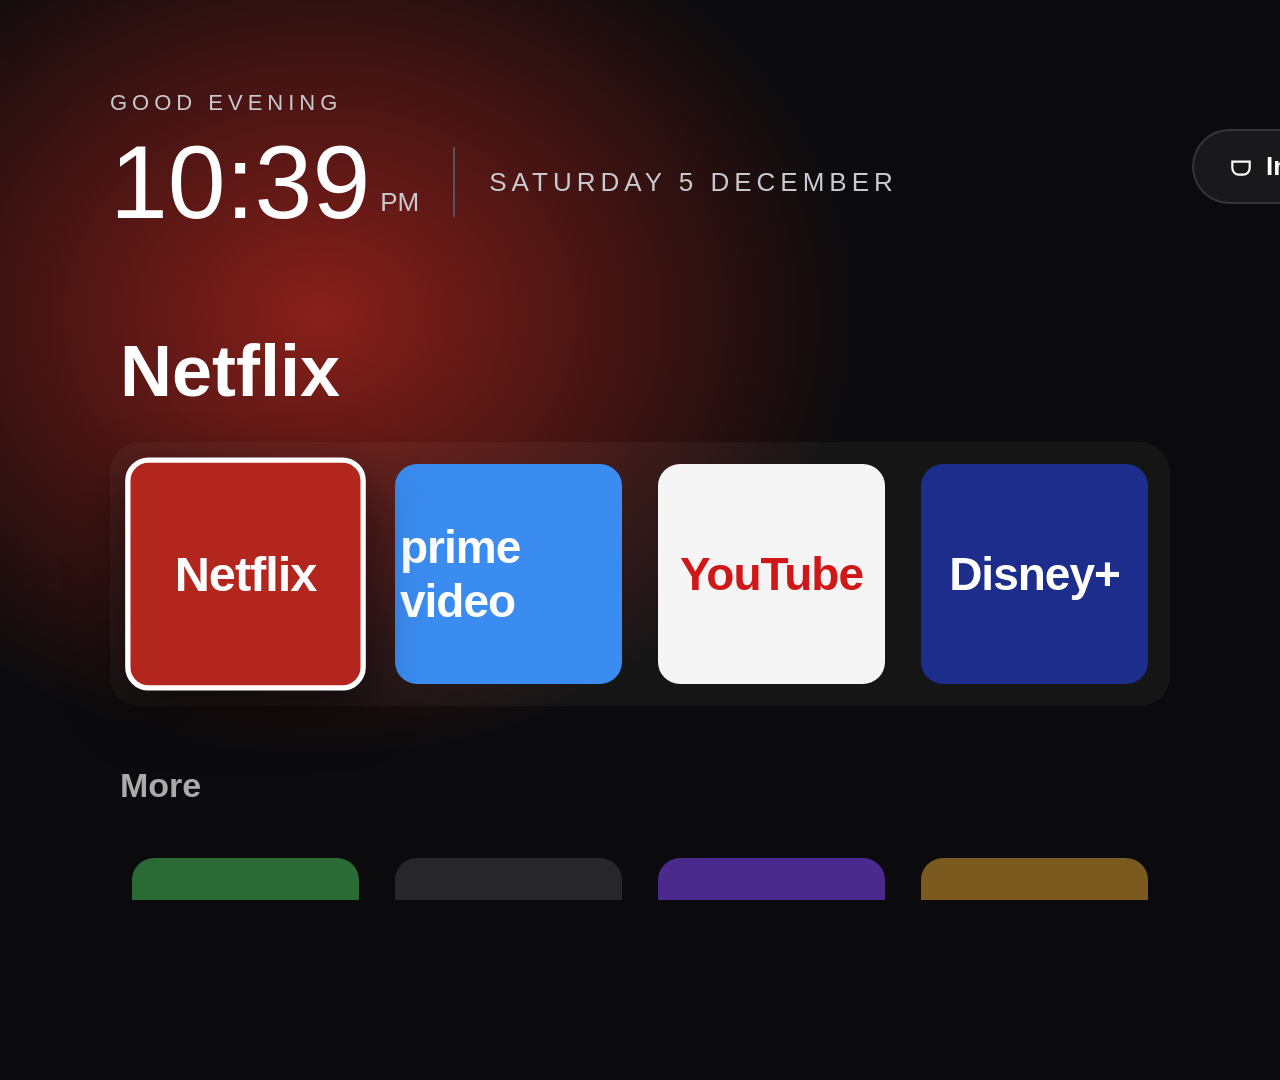
==== lg-tv-home/app/index.html @ 338b8b99 "Add custom ad-free home screen app for LG webOS 22 TV Includes a sideloadable webOS web app (package" ====
<!doctype html>
<html lang="en">
<head>
  <meta charset="utf-8">
  <title>My Home</title>
  <link rel="stylesheet" href="style.css">
</head>
<body>
  <div id="glow"></div>
  <header>
    <div class="clock-block">
      <div id="greeting">GOOD AFTERNOON</div>
      <div class="time-row">
        <span id="time">--:--</span><span id="ampm"></span>
        <span class="divider"></span>
        <span id="date"></span>
      </div>
    </div>
    <nav id="pills"></nav>
  </header>
  <main><div id="rows"></div></main>
  <div id="toast"></div>
  <script src="config.js"></script>
  <script src="main.js"></script>
</body>
</html>
---- lg-tv-home/app/style.css ----
* { box-sizing: border-box; margin: 0; padding: 0; }

html, body {
  width: 1920px;
  height: 1080px;
  overflow: hidden;
  background: #0b0b0d;
  color: #fff;
  font-family: "LG Smart UI", "Segoe UI", Roboto, Helvetica, Arial, sans-serif;
}

#glow {
  position: absolute;
  inset: 0;
  background: radial-gradient(ellipse 60% 70% at 25% 35%, var(--glow, #6b1414) 0%, transparent 70%);
  opacity: 0.75;
  transition: background 0.5s ease;
  pointer-events: none;
}

header {
  position: relative;
  display: flex;
  justify-content: space-between;
  align-items: flex-end;
  padding: 90px 110px 0;
}

#greeting {
  font-size: 22px;
  letter-spacing: 5px;
  color: #c9c9cf;
  margin-bottom: 14px;
}

.time-row { display: flex; align-items: center; }
#time { font-size: 104px; font-weight: 300; line-height: 1; }
#ampm { font-size: 26px; color: #c9c9cf; margin: 40px 0 0 10px; }
.divider { width: 2px; height: 70px; background: #555; margin: 0 34px; }
#date { font-size: 26px; letter-spacing: 5px; color: #c9c9cf; }

#pills { display: flex; gap: 22px; margin-bottom: 30px; }

.pill {
  display: flex;
  align-items: center;
  gap: 12px;
  padding: 20px 34px;
  border-radius: 40px;
  background: rgba(255, 255, 255, 0.06);
  border: 2px solid rgba(255, 255, 255, 0.12);
  font-size: 26px;
  font-weight: 600;
  transition: transform 0.15s ease, background 0.15s ease;
}
.pill svg { width: 26px; height: 26px; }
.pill.focused { background: #fff; color: #111; transform: scale(1.08); }

main { position: absolute; top: 300px; left: 0; right: 0; bottom: 0; overflow: hidden; padding: 30px 110px 0; }
#rows { position: relative; transition: transform 0.3s ease; }

.row { margin-bottom: 60px; }
.row-title { font-size: 72px; font-weight: 600; margin: 0 0 26px 10px; height: 86px; }
.row:not(.active) .row-title { font-size: 34px; color: #aaa; height: 44px; }

.tiles {
  display: grid;
  grid-template-columns: repeat(4, 1fr);
  gap: 36px;
  padding: 22px;
  border-radius: 30px;
}
.row.active .tiles { background: rgba(255, 255, 255, 0.04); }

.tile {
  height: 220px;
  border-radius: 22px;
  display: flex;
  align-items: center;
  justify-content: center;
  font-size: 46px;
  font-weight: 700;
  letter-spacing: -1px;
  border: 5px solid transparent;
  transition: transform 0.15s ease, border-color 0.15s ease, box-shadow 0.15s ease;
}
.tile.focused {
  transform: scale(1.06);
  border-color: #fff;
  box-shadow: 0 18px 50px rgba(0, 0, 0, 0.6);
}

#toast {
  position: absolute;
  bottom: 50px;
  left: 50%;
  transform: translateX(-50%);
  padding: 18px 36px;
  border-radius: 30px;
  background: rgba(0, 0, 0, 0.8);
  font-size: 26px;
  opacity: 0;
  transition: opacity 0.3s ease;
}
#toast.show { opacity: 1; }
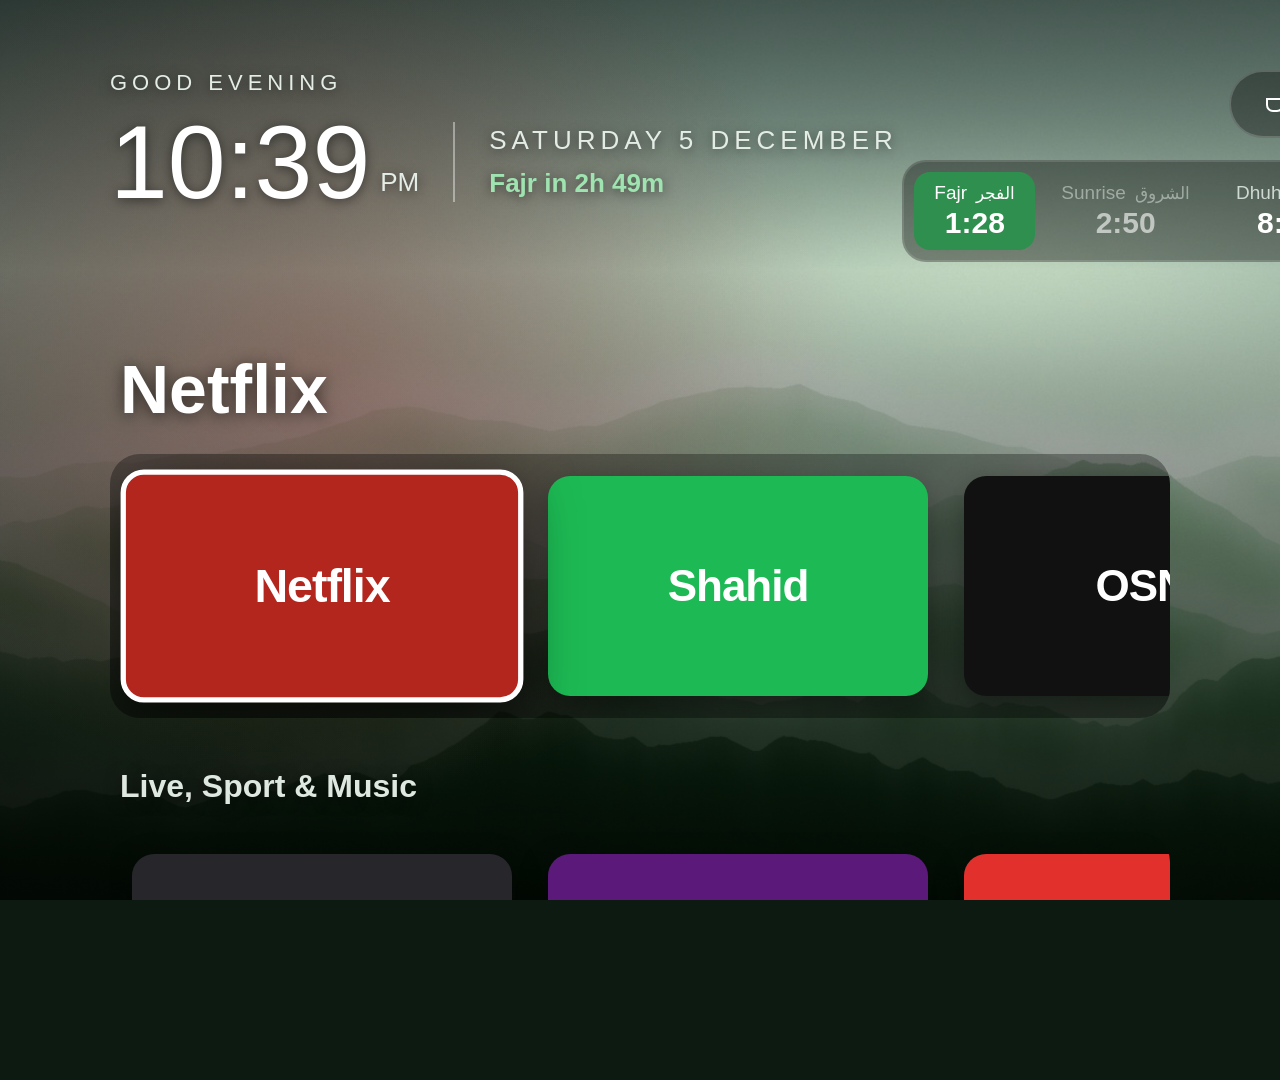
==== commit 623e7ff4: "TV home screen v1.1: Shahid, OSN+ and GCC apps, prayer times, nature backgrounds - Tiles match insta" ====
--- a/lg-tv-home/app/index.html
+++ b/lg-tv-home/app/index.html
@@ -6,6 +6,9 @@
   <link rel="stylesheet" href="style.css">
 </head>
 <body>
+  <div id="bgA" class="bg"></div>
+  <div id="bgB" class="bg"></div>
+  <div id="shade"></div>
   <div id="glow"></div>
   <header>
     <div class="clock-block">
@@ -13,14 +16,23 @@
       <div class="time-row">
         <span id="time">--:--</span><span id="ampm"></span>
         <span class="divider"></span>
-        <span id="date"></span>
+        <div>
+          <div id="date"></div>
+          <div id="next-prayer"></div>
+        </div>
       </div>
     </div>
-    <nav id="pills"></nav>
+    <div class="right-block">
+      <nav id="pills"></nav>
+      <div id="prayers"></div>
+    </div>
   </header>
   <main><div id="rows"></div></main>
+  <div id="credit"></div>
   <div id="toast"></div>
   <script src="config.js"></script>
+  <script src="prayer.js"></script>
+  <script src="background.js"></script>
   <script src="main.js"></script>
 </body>
 </html>
--- a/lg-tv-home/app/style.css
+++ b/lg-tv-home/app/style.css
@@ -4,101 +4,162 @@
   width: 1920px;
   height: 1080px;
   overflow: hidden;
-  background: #0b0b0d;
+  background: #0d1a12;
   color: #fff;
   font-family: "LG Smart UI", "Segoe UI", Roboto, Helvetica, Arial, sans-serif;
+}
+
+/* ---------- background ---------- */
+.bg {
+  position: absolute;
+  inset: 0;
+  background-size: cover;
+  background-position: center;
+  opacity: 0;
+  transform: scale(1.04);
+  transition: opacity 2s ease, transform 20s linear;
+}
+.bg.visible { opacity: 1; transform: scale(1); }
+
+/* darkens the photo so text stays readable */
+#shade {
+  position: absolute;
+  inset: 0;
+  background:
+    linear-gradient(180deg, rgba(0, 0, 0, 0.55) 0%, rgba(0, 0, 0, 0.15) 30%, rgba(0, 0, 0, 0.35) 55%, rgba(0, 0, 0, 0.8) 100%),
+    linear-gradient(90deg, rgba(0, 0, 0, 0.35) 0%, transparent 60%);
 }
 
 #glow {
   position: absolute;
   inset: 0;
-  background: radial-gradient(ellipse 60% 70% at 25% 35%, var(--glow, #6b1414) 0%, transparent 70%);
-  opacity: 0.75;
+  opacity: 0.25;
   transition: background 0.5s ease;
   pointer-events: none;
 }
 
+/* ---------- header ---------- */
 header {
   position: relative;
   display: flex;
   justify-content: space-between;
-  align-items: flex-end;
-  padding: 90px 110px 0;
+  align-items: flex-start;
+  padding: 70px 110px 0;
+  text-shadow: 0 2px 12px rgba(0, 0, 0, 0.5);
 }
 
-#greeting {
-  font-size: 22px;
-  letter-spacing: 5px;
-  color: #c9c9cf;
-  margin-bottom: 14px;
-}
+#greeting { font-size: 22px; letter-spacing: 5px; color: #e4ece6; margin-bottom: 14px; }
 
 .time-row { display: flex; align-items: center; }
 #time { font-size: 104px; font-weight: 300; line-height: 1; }
-#ampm { font-size: 26px; color: #c9c9cf; margin: 40px 0 0 10px; }
-.divider { width: 2px; height: 70px; background: #555; margin: 0 34px; }
-#date { font-size: 26px; letter-spacing: 5px; color: #c9c9cf; }
+#ampm { font-size: 26px; color: #e4ece6; margin: 40px 0 0 10px; }
+.divider { width: 2px; height: 80px; background: rgba(255, 255, 255, 0.4); margin: 0 34px; }
+#date { font-size: 26px; letter-spacing: 5px; color: #e4ece6; }
+#next-prayer { font-size: 26px; color: #9fe3b0; margin-top: 12px; font-weight: 600; }
 
-#pills { display: flex; gap: 22px; margin-bottom: 30px; }
+.right-block { display: flex; flex-direction: column; align-items: flex-end; gap: 22px; }
+
+#pills { display: flex; gap: 22px; }
 
 .pill {
   display: flex;
   align-items: center;
   gap: 12px;
-  padding: 20px 34px;
+  padding: 18px 32px;
   border-radius: 40px;
-  background: rgba(255, 255, 255, 0.06);
-  border: 2px solid rgba(255, 255, 255, 0.12);
-  font-size: 26px;
+  background: rgba(0, 0, 0, 0.35);
+  border: 2px solid rgba(255, 255, 255, 0.18);
+  font-size: 24px;
   font-weight: 600;
+  text-shadow: none;
   transition: transform 0.15s ease, background 0.15s ease;
 }
-.pill svg { width: 26px; height: 26px; }
+.pill svg { width: 24px; height: 24px; }
 .pill.focused { background: #fff; color: #111; transform: scale(1.08); }
 
-main { position: absolute; top: 300px; left: 0; right: 0; bottom: 0; overflow: hidden; padding: 30px 110px 0; }
+/* ---------- prayer bar ---------- */
+#prayers {
+  display: flex;
+  gap: 6px;
+  padding: 10px;
+  border-radius: 24px;
+  background: rgba(0, 0, 0, 0.38);
+  border: 2px solid rgba(255, 255, 255, 0.12);
+  text-shadow: none;
+}
+.prayer { padding: 10px 20px; border-radius: 16px; text-align: center; min-width: 118px; }
+.prayer.minor { opacity: 0.6; }
+.p-name { font-size: 19px; color: #cfd8d2; white-space: nowrap; }
+.p-ar { font-size: 17px; margin-left: 4px; }
+.p-time { font-size: 30px; font-weight: 600; margin-top: 2px; }
+.prayer.next { background: #2f8f4e; }
+.prayer.next .p-name { color: #fff; }
+
+/* ---------- rows ---------- */
+main { position: absolute; top: 330px; left: 0; right: 0; bottom: 0; overflow: hidden; padding: 20px 110px 0; }
 #rows { position: relative; transition: transform 0.3s ease; }
 
-.row { margin-bottom: 60px; }
-.row-title { font-size: 72px; font-weight: 600; margin: 0 0 26px 10px; height: 86px; }
-.row:not(.active) .row-title { font-size: 34px; color: #aaa; height: 44px; }
+.row { margin-bottom: 50px; }
+.row-title { font-size: 68px; font-weight: 600; margin: 0 0 22px 10px; height: 82px; text-shadow: 0 2px 16px rgba(0, 0, 0, 0.6); white-space: nowrap; }
+.row:not(.active) .row-title { font-size: 32px; color: #dfe7e1; height: 42px; }
 
 .tiles {
-  display: grid;
-  grid-template-columns: repeat(4, 1fr);
-  gap: 36px;
   padding: 22px;
   border-radius: 30px;
+  overflow: hidden;
 }
-.row.active .tiles { background: rgba(255, 255, 255, 0.04); }
+.row.active .tiles { background: rgba(0, 0, 0, 0.3); }
+
+/* tile width + gap must equal TILE_STEP in main.js */
+.track { display: flex; gap: 36px; transition: transform 0.3s ease; }
 
 .tile {
+  flex: 0 0 380px;
   height: 220px;
   border-radius: 22px;
   display: flex;
+  flex-direction: column;
   align-items: center;
   justify-content: center;
-  font-size: 46px;
+  gap: 14px;
+  font-size: 44px;
   font-weight: 700;
   letter-spacing: -1px;
+  text-align: center;
   border: 5px solid transparent;
+  box-shadow: 0 10px 30px rgba(0, 0, 0, 0.35);
   transition: transform 0.15s ease, border-color 0.15s ease, box-shadow 0.15s ease;
 }
+.tile img { width: 110px; height: 110px; object-fit: contain; }
+.tile.has-icon span { font-size: 28px; letter-spacing: 0; }
 .tile.focused {
   transform: scale(1.06);
   border-color: #fff;
   box-shadow: 0 18px 50px rgba(0, 0, 0, 0.6);
 }
 
+/* ---------- misc ---------- */
+#credit {
+  position: absolute;
+  right: 40px;
+  bottom: 18px;
+  max-width: 900px;
+  font-size: 15px;
+  color: rgba(255, 255, 255, 0.55);
+  white-space: nowrap;
+  overflow: hidden;
+  text-overflow: ellipsis;
+}
+
 #toast {
   position: absolute;
-  bottom: 50px;
+  bottom: 60px;
   left: 50%;
   transform: translateX(-50%);
-  padding: 18px 36px;
+  padding: 20px 40px;
   border-radius: 30px;
-  background: rgba(0, 0, 0, 0.8);
-  font-size: 26px;
+  background: rgba(20, 70, 40, 0.92);
+  font-size: 28px;
   opacity: 0;
   transition: opacity 0.3s ease;
 }
